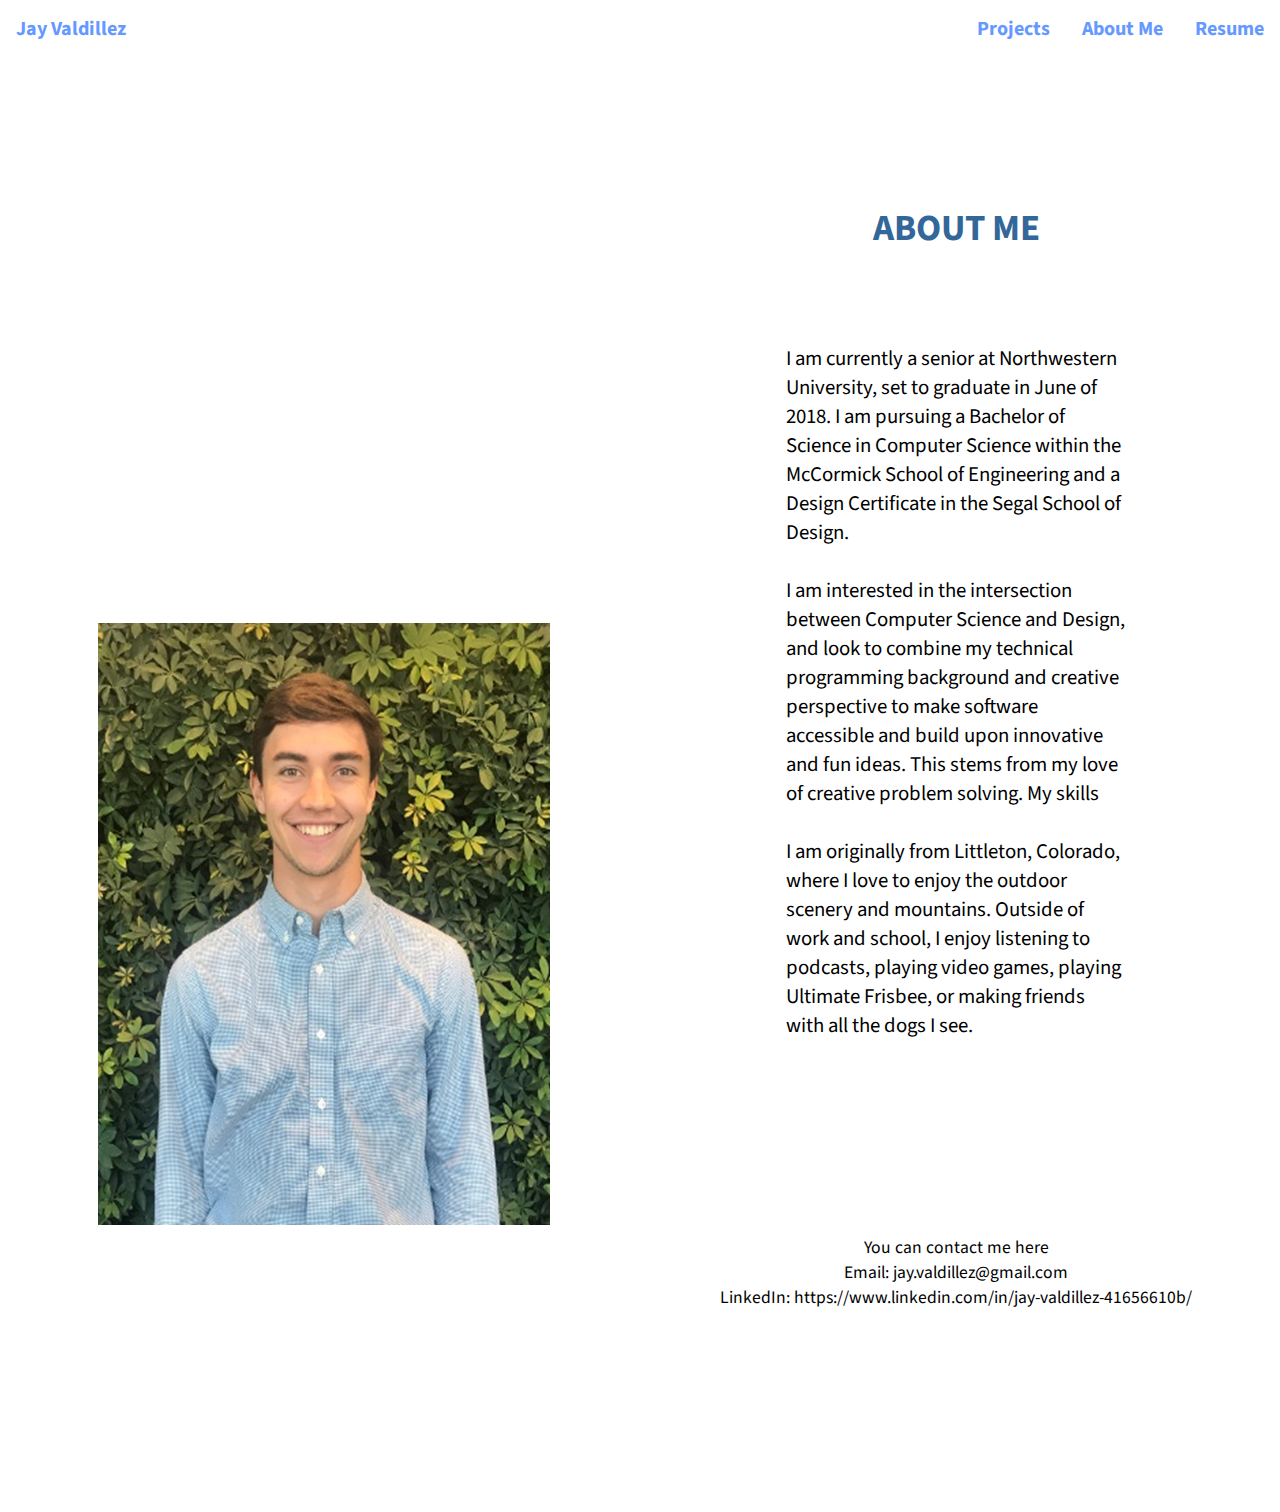
==== about_me.html @ 48057b66 "Upload 1" ====
<!DOCTYPE html>
<html>
<head>
<title>Jay Valdillez</title>
<meta name="viewport" content="width=device-width, initial-scale=1.0">
<link rel="stylesheet" href="Portfolio.css">
<link href='https://fonts.googleapis.com/css?family=Source Sans Pro' rel='stylesheet'>
</head>

<body>

	<div class = "navigation">
		<a class="nav_item" href = "index.html">Jay Valdillez</a></li>
		<a class="nav_item right" href = " ">Resume</a></li>
		<a class="nav_item right" href = "about_me.html">About Me</a></li>
		<a class="nav_item right" href = "projects.html">Projects</a></li>
	</div>
	
	<div class = "wrapper_grid_about_me">
	

		<div class="page_head">
			ABOUT ME
		</div>
		<div class='headshot2'>
			<img src="headshot.png">
		</div>
		<div class='about_me_content'>
			I am currently a senior at Northwestern University, set to graduate in June of 2018. 
			I am pursuing a Bachelor of Science in Computer Science within the McCormick School 
			of Engineering and a Design Certificate in the Segal School of Design.
			<br>
			<br>
			I am interested in the intersection between Computer Science and Design, and look 
			to combine my technical programming background and creative perspective to make 
			software accessible and build upon innovative and fun ideas. This stems from my 
			love of creative problem solving. My skills 
			<br>
			<br>
			I am originally from Littleton, Colorado, where I love to enjoy the outdoor scenery 
			and mountains. Outside of work and school, I enjoy listening to podcasts, playing 
			video games, playing Ultimate Frisbee, or making friends with all the dogs I see. 


		</div>
		<div class = "contact">
			You can contact me here
			<br>
			Email: jay.valdillez@gmail.com
			<br>
			LinkedIn: https://www.linkedin.com/in/jay-valdillez-41656610b/
		</div>
	
	
	</div>

</body>
</html>
---- Portfolio.css ----
.right { 
	float: right;
}

.left {
	float: left;
}

.center {
	text-align: center;
}


#animation_container {
  width: 90%;
  margin: 0 auto;
  height: 30em;
  margin-top: 7em;
  position: relative;
  background: white;
  /*display: inline-block;*/
}


#animation_fades {
	font-size: 5em;
	font-family: "Source Sans Pro";
	color: #6699ff;
	margin-top: 2.5em;
	-webkit-animation-duration: 5s;
	-webkit-animation-delay: 1.5s;
}

#animation_appear_name {
	font-size: 7em;
	font-family: "Source Sans Pro";
	color: #6699ff;
	position: absolute;
	top: 1.5em;
	left: 50%;
    transform: translate(-50%, 0);
	text-align: center;
	-webkit-animation-duration: 6s;
	-webkit-animation-delay: 4.5s;


}

#animation_appear_tag {
	font-size: 1em;
	font-family: "Source Sans Pro";
	color: #00cc66;
	position: absolute;
	top: 20em;
	left: 50%;
	transform: translate(-50%, 0);	
	text-align: center;
	-webkit-animation-duration: 6s;
	-webkit-animation-delay: 5.5s;
}


.wrapper {
	margin-right: auto;
	margin-left: auto;
	max-width: 960px;
	padding-right: 10px;
	padding-left: 10px;
}

.wrapper_grid_about_me {
	margin-top: 7em;
	display: grid;
	grid-template-columns: 1fr 1fr;
	grid-template-rows: 1fr 3fr 2fr;
}

.wrapper_grid_project {
	margin-top: 7em;
	display: grid;
	grid-template-columns: 1fr 1fr;
}

.wrapper_grid_home {
	margin-top: 2em;
	display: grid;
	grid-template-columns: 1fr 1fr;
	grid-template-rows: repeat(3, 25em 3em 5em)
}

.fourteen_rows {
	grid-template-rows: repeat(14, 8em);
}

.sixteen_rows {
	grid-template-rows: repeat(16, 8em);
}

.grid_box {
	border-style: solid;
}

.navigation {
	padding: 0;
	margin: 0;
	background-color: white;
	overflow: hidden;
	position: fixed;
	top: 0;
	left: 0;
	width: 100%;
	z-index: 1;
	
}

.nav_item {
	display: inline-block;
	color: #6699ff;
	padding: .75em .8em;
	text-align: center;
	text-decoration: none;
	font-family: "Source Sans Pro";
	font-size: 1.25em;
	font-weight: bold;
}


.divider {
	margin: 0 auto;
	background-color: #6699ff;
	width: 90%;
	height: .1em;
	margin-top: 7em;
	text-align: center;
}

.project_icon {
	display: flex;
	justify-content: center;
	align-items: center;
}

.project_icon_title {
	display: flex;
	justify-content: center;
	align-items: center;
	font-family: "Source Sans Pro";
	font-size: 1.5em;
	font-weight: bold;
	color: #6699ff;
	width: 100%;
	text-align: center;
}

.no_decor {
	text-decoration: none;
	color: #6699ff;
}

.projects_title {
	font-family: "Source Sans Pro";
	font-size: 1.8em;
	color: #00cc66;
	margin-top: 3em;
	width: 100%;
	text-align: center;
}

.page_head {
	font-family: "Source Sans Pro";
	font-size: 2.3em;
	font-weight: bold;
	color: #336699;
	display: flex;
	justify-content: center;
	align-items: center;
	grid-column: 2;
}

.project_head {
	font-family: "Source Sans Pro";
	font-size: 2.3em;
	font-weight: bold;
	color: #336699;
	display: flex;
	justify-content: center;
	align-items: center;
	grid-column: 1;
}

.overview {
	font-family: "Source Sans Pro";
	font-size: 1.8em;
	color: #00cc66;
	display: flex;
	justify-content: center;
	align-items: center;
	grid-column: 1;
	grid-row: 2;
}

.main_project_picture{
	grid-column: 2;
	grid-row-start: 2;
	grid-row-end: span 3;
	display: flex;
	justify-content: center;
	align-items: center;
}

.overview_text {
	font-family: "Source Sans Pro";
	font-size: 1.6em;
	grid-column: 1;
	grid-row-start: 3;
	grid-row-end: span 2;
	display: flex;
	align-items: center;
	padding: 0.5em 4.5em 0.5em 4.5em;
}

.project_bullets {
	font-family: "Source Sans Pro";
	font-size: 1.6em;
	grid-column-start: 1;
	grid-column-end: span 2;
	grid-row-start: 5;
	grid-row-end: span 2;
	display: flex;
	align-items: center;
}

.procedures {
	font-family: "Source Sans Pro";
	font-size: 1.8em;
	color: #00cc66;
	display: flex;
	justify-content: center;
	align-items: center;
	grid-column: 1;
	grid-row: 7;
}

.project_picture_1{
	grid-column: 2;
	grid-row-start: 7;
	grid-row-end: span 3;
	display: flex;
	justify-content: center;
	align-items: center;
	z-index: -1;
}

.procedures_text {
	font-family: "Source Sans Pro";
	font-size: 1.6em;
	grid-column: 1;
	grid-row-start: 8;
	grid-row-end: span 2;
	display: flex;
	align-items: center;
	padding: 0.5em 4.5em 0.5em 4.5em;
}

.procedures_text_2_minz {
	font-family: "Source Sans Pro";
	font-size: 1.6em;
	grid-column: 2;
	grid-row-start: 11;
	grid-row-end: span 1;
	display: flex;
	align-items: center;
	padding: 0.5em 4.5em 0.5em 4.5em;
}

.procedures_text_2_snb {
	font-family: "Source Sans Pro";
	font-size: 1.6em;
	grid-column: 1;
	grid-row-start: 11;
	grid-row-end: span 2;
	display: flex;
	align-items: center;
	padding: 0.5em 4.5em 0.5em 4.5em;
}


.results {
	font-family: "Source Sans Pro";
	font-size: 1.8em;
	color: #00cc66;
	display: flex;
	justify-content: center;
	align-items: center;
	grid-column: 1;
	grid-row: 12;
}

.results_minz {
	font-family: "Source Sans Pro";
	font-size: 1.8em;
	color: #00cc66;
	display: flex;
	justify-content: center;
	align-items: center;
	grid-column: 1;
	grid-row: 13;
}

.results_snb {
	font-family: "Source Sans Pro";
	font-size: 1.8em;
	color: #00cc66;
	display: flex;
	justify-content: center;
	align-items: center;
	grid-column: 1;
	grid-row: 14;
}

.project_picture_2{
	grid-column: 2;
	grid-row-start: 12;
	grid-row-end: span 3;
	display: flex;
	justify-content: center;
	align-items: center;
}

.project_picture_2_minz{
	grid-column: 2;
	grid-row-start: 13;
	grid-row-end: span 3;
	display: flex;
	justify-content: center;
	align-items: center;
}

.results_text {
	font-family: "Source Sans Pro";
	font-size: 1.6em;
	grid-column: 1;
	grid-row-start: 13;
	grid-row-end: span 2;
	display: flex;
	align-items: center;
	padding: 0.5em 4.5em 0.5em 4.5em;
}

.results_text_minz {
	font-family: "Source Sans Pro";
	font-size: 1.6em;
	grid-column: 1;
	grid-row-start: 14;
	grid-row-end: span 2;
	display: flex;
	align-items: center;
	padding: 0.5em 4.5em 0.5em 4.5em;
}

.results_text_snb {
	font-family: "Source Sans Pro";
	font-size: 1.6em;
	grid-column: 1;
	grid-row-start: 15;
	grid-row-end: span 2;
	display: flex;
	align-items: center;
	padding: 0.5em 4.5em 0.5em 4.5em;
}


.project_picture_3_minz{
	grid-column: 1;
	grid-row-start: 10;
	grid-row-end: span 3;
	display: flex;
	justify-content: center;
	align-items: center;
}

.project_picture_3_snb{
	grid-column: 2;
	grid-row-start: 10;
	grid-row-end: span 3;
	display: flex;
	justify-content: center;
	align-items: center;
}

.project_picture_4_snb{
	grid-column: 2;
	grid-row-start: 13;
	grid-row-end: span 3;
	display: flex;
	justify-content: center;
	align-items: center;
}
/*
.page_head2 {
	font-family: "Source Sans Pro";
	font-size: 2.3em;
	font-weight: bold;
	color: #336699;
	margin-top: 1.5em;
}*/

/*
.headshot {
	position: absolute;
	margin-top: 10em;
	margin-left: 16em;
	display: block;	
	overflow: hidden;
	border-style: solid;
	border-color: #336699;
	
	
	max-width: 100%;
	height: auto;
	
	padding: 180px 0px 0px 100px;
}
*/

.headshot2 {
	/*position: absolute;
	margin-top: 10em;
	margin-left: 16em;
	/*display: block;*/	
	display: flex;
	justify-content: center;
	align-items: center;
	grid-row-start: 2;
	grid-row-end: span 2;
	
}

/*
.about_me_text {
	font-family: "Source Sans Pro";
	font-size: 1.3em;
	font-size: 1vw;
	width: 35em;
	max-width: 100%;
	height: auto;
	position: absolute;
	margin-right: 10.5em;
	margin-top: 1.8em;
	overflow: hidden;
}

.about_me_text2 {
	font-family: "Source Sans Pro";
	font-size: 1.3em;
	border-style: solid;
	max-width: 480px;
	
	font-size: 1vw;
	width: 35em;
	max-width: 100%;
	height: auto;
	position: absolute;
	margin-right: 10.5em;
	margin-top: 1.8em;
	max-width: 480px;
	overflow: hidden;
}
*/

.about_me_content {
	font-family: "Source Sans Pro";
	font-size: 1.3em;
	display: flex;
	justify-content: center;
	align-items: center;
	padding-left: 7em;
	padding-right: 7em;
	grid-row: 2;
}

.contact {
	grid-column: 2;
	grid-row: 3;
	text-align: center;
	font-family: "Source Sans Pro";
	font-size: 1.1em;
	display: flex;
	justify-content: center;
	align-items: center;
}
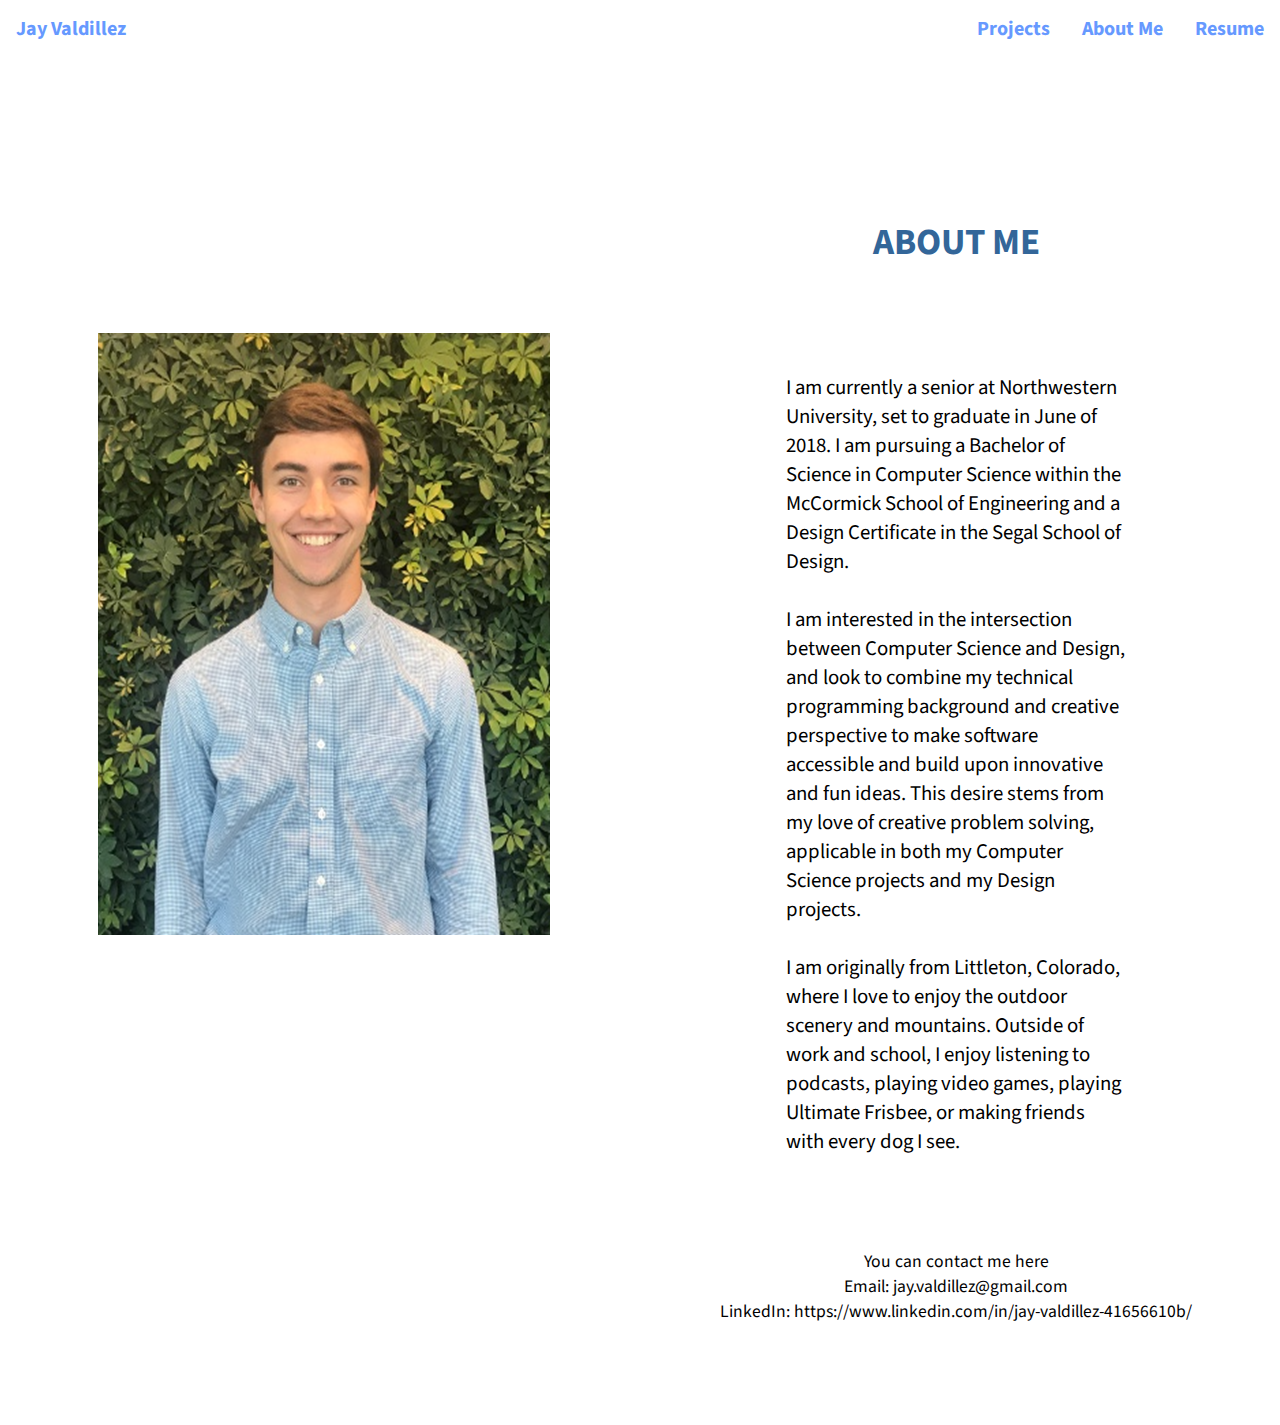
==== commit a0c90694: "various updates, playing with hover" ====
--- a/about_me.html
+++ b/about_me.html
@@ -13,7 +13,7 @@
 		<a class="nav_item" href = "index.html">Jay Valdillez</a></li>
 		<a class="nav_item right" href = " ">Resume</a></li>
 		<a class="nav_item right" href = "about_me.html">About Me</a></li>
-		<a class="nav_item right" href = "projects.html">Projects</a></li>
+		<a class="nav_item right" href = "index.html#projects">Projects</a></li>
 	</div>
 	
 	<div class = "wrapper_grid_about_me">
@@ -22,10 +22,10 @@
 		<div class="page_head">
 			ABOUT ME
 		</div>
-		<div class='headshot2'>
+		<div class = "headshot2">
 			<img src="headshot.png">
 		</div>
-		<div class='about_me_content'>
+		<div class="about_me_content">
 			I am currently a senior at Northwestern University, set to graduate in June of 2018. 
 			I am pursuing a Bachelor of Science in Computer Science within the McCormick School 
 			of Engineering and a Design Certificate in the Segal School of Design.
@@ -33,13 +33,14 @@
 			<br>
 			I am interested in the intersection between Computer Science and Design, and look 
 			to combine my technical programming background and creative perspective to make 
-			software accessible and build upon innovative and fun ideas. This stems from my 
-			love of creative problem solving. My skills 
+			software accessible and build upon innovative and fun ideas. This desire stems from 
+			my love of creative problem solving, applicable in both my Computer Science projects 
+			and my Design projects.
 			<br>
 			<br>
 			I am originally from Littleton, Colorado, where I love to enjoy the outdoor scenery 
 			and mountains. Outside of work and school, I enjoy listening to podcasts, playing 
-			video games, playing Ultimate Frisbee, or making friends with all the dogs I see. 
+			video games, playing Ultimate Frisbee, or making friends with every dog I see. 
 
 
 		</div>
--- a/Portfolio.css
+++ b/Portfolio.css
@@ -73,7 +73,7 @@
 	margin-top: 7em;
 	display: grid;
 	grid-template-columns: 1fr 1fr;
-	grid-template-rows: 1fr 3fr 2fr;
+	grid-template-rows: 1fr 3fr 1fr;
 }
 
 .wrapper_grid_project {
@@ -89,12 +89,20 @@
 	grid-template-rows: repeat(3, 25em 3em 5em)
 }
 
+.twelve_rows {
+	grid-template-rows: repeat(12, 8em);
+}
+
 .fourteen_rows {
 	grid-template-rows: repeat(14, 8em);
 }
 
 .sixteen_rows {
 	grid-template-rows: repeat(16, 8em);
+}
+
+.twentyfour_rows {
+	grid-template-rows: repeat(24, 8em);
 }
 
 .grid_box {
@@ -397,77 +405,115 @@
 	justify-content: center;
 	align-items: center;
 }
-/*
-.page_head2 {
-	font-family: "Source Sans Pro";
-	font-size: 2.3em;
-	font-weight: bold;
-	color: #336699;
-	margin-top: 1.5em;
-}*/
-
-/*
-.headshot {
-	position: absolute;
-	margin-top: 10em;
-	margin-left: 16em;
-	display: block;	
-	overflow: hidden;
-	border-style: solid;
-	border-color: #336699;
+
+.gallery_picture_1 {
+	grid-column: 1;
+	grid-row-start: 5;
+	grid-row-end: span 3;
+	display: flex;
+	justify-content: center;
+	align-items: center;
+}
+
+.gallery_picture_2 {
+	grid-column: 2;
+	grid-row-start: 5;
+	grid-row-end: span 3;
+	display: flex;
+	justify-content: center;
+	align-items: center;
+}
+
+.gallery_picture_3 {
+	grid-column: 1;
+	grid-row-start: 8;
+	grid-row-end: span 3;
+	display: flex;
+	justify-content: center;
+	align-items: center;
+}
+
+.gallery_picture_4 {
+	grid-column: 2;
+	grid-row-start: 8;
+	grid-row-end: span 3;
+	display: flex;
+	justify-content: center;
+	align-items: center;
+}
+
+.gallery_picture_5 {
+	grid-column: 1;
+	grid-row-start: 11;
+	grid-row-end: span 3;
+	display: flex;
+	justify-content: center;
+	align-items: center;
+}
+
+.gallery_picture_6 {
+	grid-column: 2;
+	grid-row-start: 11;
+	grid-row-end: span 3;
+	display: flex;
+	justify-content: center;
+	align-items: center;
+}
+
+.gallery_picture_7 {
+	grid-column: 1;
+	grid-row-start: 14;
+	grid-row-end: span 3;
+	display: flex;
+	justify-content: center;
+	align-items: center;
+}
+
+.gallery_picture_8 {
+	grid-column: 2;
+	grid-row-start: 14;
+	grid-row-end: span 3;
+	display: flex;
+	justify-content: center;
+	align-items: center;
+}
+
+.gallery_picture_9 {
+	grid-column: 1;
+	grid-row-start: 17;
+	grid-row-end: span 3;
+	display: flex;
+	justify-content: center;
+	align-items: center;
+}
+
+.gallery_picture_10 {
+	grid-column: 2;
+	grid-row-start: 17;
+	grid-row-end: span 3;
+	display: flex;
+	justify-content: center;
+	align-items: center;
+}
+
+.gallery_picture_11 {
+	grid-column: 1;
+	grid-row-start: 20;
+	grid-row-end: span 3;
+	display: flex;
+	justify-content: center;
+	align-items: center;
+}
+
+.headshot2 {
+	display: flex;
+	justify-content: center;
+	align-items: center;
+	grid-row-start: 1;
+	grid-row-end: span 2;
 	
-	
-	max-width: 100%;
-	height: auto;
-	
-	padding: 180px 0px 0px 100px;
-}
-*/
-
-.headshot2 {
-	/*position: absolute;
-	margin-top: 10em;
-	margin-left: 16em;
-	/*display: block;*/	
-	display: flex;
-	justify-content: center;
-	align-items: center;
-	grid-row-start: 2;
-	grid-row-end: span 2;
-	
-}
-
-/*
-.about_me_text {
-	font-family: "Source Sans Pro";
-	font-size: 1.3em;
-	font-size: 1vw;
-	width: 35em;
-	max-width: 100%;
-	height: auto;
-	position: absolute;
-	margin-right: 10.5em;
-	margin-top: 1.8em;
-	overflow: hidden;
-}
-
-.about_me_text2 {
-	font-family: "Source Sans Pro";
-	font-size: 1.3em;
-	border-style: solid;
-	max-width: 480px;
-	
-	font-size: 1vw;
-	width: 35em;
-	max-width: 100%;
-	height: auto;
-	position: absolute;
-	margin-right: 10.5em;
-	margin-top: 1.8em;
-	max-width: 480px;
-	overflow: hidden;
-}
-*/
+}
+
 
 .about_me_content {
 	font-family: "Source Sans Pro";
